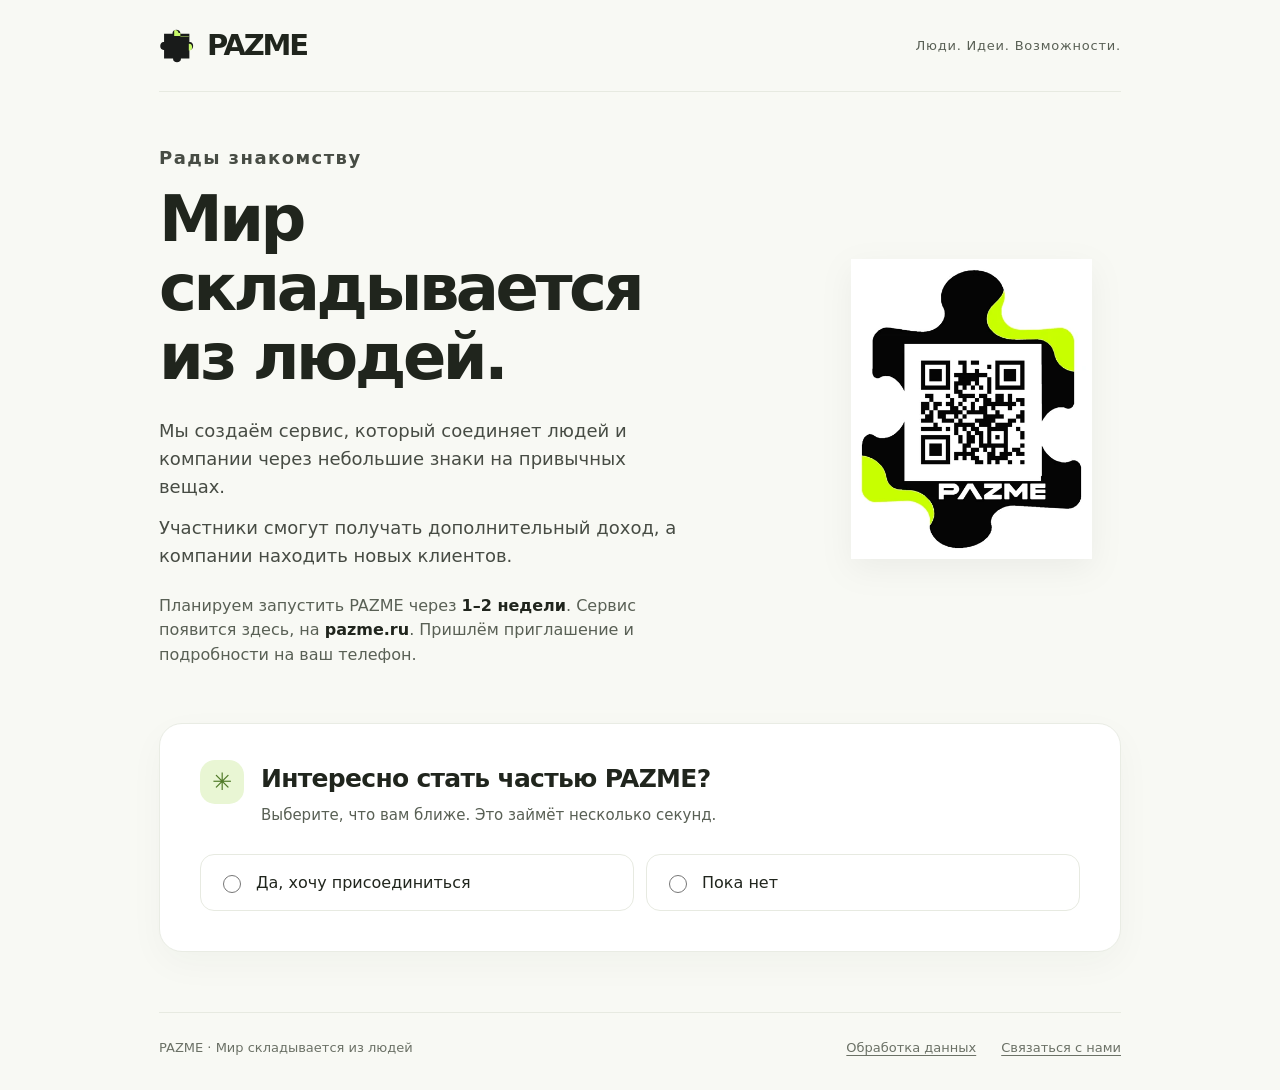
==== index.html @ d6991231 "Add files via upload" ====
<!doctype html>
<html lang="ru">
<head>
  <meta charset="utf-8">
  <meta name="viewport" content="width=device-width,initial-scale=1">
  <meta name="theme-color" content="#f8f9f4">
  <meta name="description" content="PAZME. Мир складывается из людей. Первые приглашения к запуску сервиса для участников и бизнеса.">
  <title>PAZME · Мир складывается из людей</title>
  <link rel="icon" href="/favicon.svg" type="image/svg+xml">
  <link rel="stylesheet" href="/assets/style.css">
  <script src="/assets/app.js" defer></script>
</head>
<body>
  <div class="page">
    <header class="header" aria-label="PAZME">
      <a class="brand" href="/" aria-label="PAZME, главная"><img src="/favicon.svg" alt="" width="36" height="36"><span>PAZME</span></a>
      <span class="header-note">Люди. Идеи. Возможности.</span>
    </header>
    <main class="main">
      <section class="intro" aria-labelledby="heading">
        <div class="intro-copy">
          <p class="eyebrow">Рады знакомству</p>
          <h1 id="heading">Мир складывается<br>из людей.</h1>
          <p>Мы создаём сервис, который соединяет людей и компании через небольшие знаки на привычных вещах.</p>
          <p>Участники смогут получать дополнительный доход, а компании находить новых клиентов.</p>
          <p class="launch">Планируем запустить PAZME через <strong>1–2 недели</strong>. Сервис появится здесь, на <strong>pazme.ru</strong>. Пришлём приглашение и подробности на ваш телефон.</p>
        </div>
        <div class="image-wrap"><img class="sticker" src="/assets/sticker.webp" alt="Наклейка PAZME в форме пазла с QR-кодом" width="451" height="560"></div>
      </section>
      <section class="form-card" aria-labelledby="form-title">
        <div class="form-head"><div class="section-symbol" aria-hidden="true">✳</div><div><h2 id="form-title">Интересно стать частью PAZME?</h2><p>Выберите, что вам ближе. Это займёт несколько секунд.</p></div></div>
        <fieldset class="choice-fieldset" id="interest" aria-label="Интерес к участию">
          <legend class="visually-hidden">Ваш ответ</legend>
          <label class="choice" for="interest-yes"><input id="interest-yes" type="radio" name="interest" value="yes"><span>Да, хочу присоединиться</span></label>
          <label class="choice" for="interest-no"><input id="interest-no" type="radio" name="interest" value="no"><span>Пока нет</span></label>
        </fieldset>
        <div class="conditional" id="declined" hidden role="status">Спасибо, что заглянули 💚 Будем рады новой встрече здесь, на PAZME.</div>
        <form class="conditional" id="signup" hidden novalidate>
          <fieldset class="roles">
            <legend>Как вы хотите участвовать?</legend>
            <label class="role" for="role-participant"><input type="radio" name="role" id="role-participant" value="participant"><span><strong>Хочу стать участником</strong><small>Размещать свой знак и получать вознаграждение</small></span></label>
            <label class="role" for="role-business"><input type="radio" name="role" id="role-business" value="business"><span><strong>Представляю бизнес</strong><small>Привлекать новых клиентов через PAZME</small></span></label>
          </fieldset>
          <label class="phone-label" for="phone">Телефон для приглашения</label>
          <input class="phone" id="phone" name="phone" type="tel" inputmode="tel" autocomplete="tel" placeholder="+7 (___) ___-__-__" maxlength="24" required>
          <label class="consent-line" for="consent"><input type="checkbox" id="consent" name="consent" required><span>Согласен(на) на обработку номера для приглашения в PAZME. <a href="/consent/" target="_blank" rel="noopener">Согласие</a> и <a href="/privacy/" target="_blank" rel="noopener">политика</a>.</span></label>
          <div class="visually-hidden" aria-hidden="true"><label>Сайт<input type="text" id="website" name="website" tabindex="-1" autocomplete="off"></label></div>
          <p class="form-error" id="form-error" role="alert" hidden></p>
          <button class="submit" id="submit" type="submit">Получить приглашение <span aria-hidden="true">↗</span></button>
        </form>
        <div class="success" id="success" hidden role="status"><span class="success-icon" aria-hidden="true">♥</span><h3>Спасибо! Рады, что вы с нами в самом начале.</h3><p>Скоро пришлём подробности о PAZME на ваш телефон 💚</p></div>
      </section>
    </main>
    <footer class="footer"><span>PAZME · Мир складывается из людей</span><a href="/privacy/">Обработка данных</a><a href="mailto:n.law-2024@mail.ru">Связаться с нами</a></footer>
  </div>
</body>
</html>
---- assets/style.css ----
:root{--ink:#20251d;--mute:#596055;--lime:#cbf38a;--border:#e7eae1;--cream:#f8f9f4;--white:#fff;--ring:#9cc85b}*{box-sizing:border-box}html{font-family:system-ui,-apple-system,"Segoe UI",Arial,sans-serif;scroll-behavior:smooth}body{margin:0;color:var(--ink);background:var(--cream);font-size:16px;line-height:1.5}button,input{font:inherit}a{color:inherit}.page{max-width:1030px;margin:0 auto;padding:0 34px}.header{height:92px;display:flex;align-items:center;justify-content:space-between;border-bottom:1px solid var(--border)}.brand{display:inline-flex;gap:12px;align-items:center;text-decoration:none;font-size:29px;font-weight:760;letter-spacing:-.075em}.header-note{font-size:13px;letter-spacing:.06em;color:var(--mute)}.main{padding-bottom:60px}.intro{display:grid;grid-template-columns:1.35fr .65fr;gap:42px;align-items:center;padding:52px 0 42px}.eyebrow{font-size:13px;letter-spacing:.08em;color:#5b7752;font-weight:650;margin:0 0 13px!important}.intro h1{font-size:clamp(39px,5vw,64px);line-height:1.08;font-weight:570;letter-spacing:-.055em;margin:0 0 25px}.intro p{max-width:530px;color:#474c44;font-size:18px;line-height:1.55;margin:0 0 13px}.intro .launch{font-size:16px;color:var(--mute);max-width:550px;margin-top:24px}.intro strong{font-weight:700;color:var(--ink)}.image-wrap{text-align:center}.sticker{max-width:100%;max-height:300px;object-fit:contain;filter:drop-shadow(0 10px 16px rgba(0,0,0,.05))}.form-card{background:var(--white);border:1px solid #e9ece4;border-radius:23px;padding:36px 40px 40px;box-shadow:0 12px 36px rgba(30,45,15,.035)}.form-head{display:flex;align-items:flex-start;gap:17px}.section-symbol{display:grid;place-items:center;flex:none;width:44px;height:44px;border-radius:15px;background:#e9f6d4;color:#507a28;font-size:24px}.form-head h2{margin:0;font-size:25px;font-weight:620;letter-spacing:-.028em}.form-head p{margin:6px 0 0;font-size:15px;color:var(--mute)}fieldset{border:0;padding:0;margin:0;min-width:0}.choice-fieldset{display:flex;gap:12px;margin-top:28px}.choice,.role{cursor:pointer;border:1px solid var(--border);border-radius:14px;display:flex;align-items:center;gap:12px;transition:border-color .15s,background .15s}.choice{padding:14px 17px;min-height:57px;flex:1}.choice:has(input:checked),.role:has(input:checked){border-color:#95bb54;background:#f6fbe9}.choice input,.role input{accent-color:#75ad2d;width:18px;height:18px;flex:none}.conditional{margin-top:25px}.roles legend{font-size:17px;font-weight:650;margin-bottom:12px}.role{padding:16px 19px;margin-bottom:11px}.role strong{display:block;font-size:16px;font-weight:650}.role small{display:block;color:var(--mute);font-size:14px;margin-top:3px}.phone-label{display:block;margin:21px 0 8px;font-weight:620}.phone{display:block;width:100%;background:#fff;border:1px solid #d9ded2;border-radius:12px;padding:15px 18px;outline:none;font-size:18px}.phone:focus{border-color:var(--ring);box-shadow:0 0 0 3px #c8f38b50}.consent-line{display:flex;gap:11px;align-items:flex-start;font-size:13px;line-height:1.55;color:#555c50;margin:16px 0 20px;cursor:pointer}.consent-line input{accent-color:#75ad2d;width:17px;height:17px;margin:3px 0 0;flex:none}.consent-line a{color:#455f21;text-underline-offset:3px}.submit{width:100%;border:0;border-radius:15px;background:var(--lime);padding:17px 22px;font-weight:700;font-size:17px;color:#1b2811;cursor:pointer;display:flex;justify-content:center;gap:14px}.submit:hover{background:#b9ea6e}.submit:disabled{opacity:.66;cursor:wait}.form-error{background:#fff6f2;border-radius:10px;padding:10px 12px;color:#9d4524;font-size:14px}.success,.conditional#declined{padding:21px 23px;background:#f2fae6;border-radius:16px;color:#2c4026}.success-icon{font-size:25px;color:#75a42e}.success h3{font-weight:650;font-size:20px;line-height:1.3;margin:5px 0}.success p{margin:0;font-size:15px}.footer{display:flex;flex-wrap:wrap;gap:16px 25px;padding:25px 0 32px;border-top:1px solid var(--border);font-size:13px;color:#6b7166}.footer span{margin-right:auto}.footer a{text-underline-offset:3px}.legal{max-width:740px;margin:54px auto 95px;background:white;padding:44px 52px;border:1px solid var(--border);border-radius:20px}.legal h1{font-size:30px;line-height:1.2;letter-spacing:-.03em;font-weight:600}.legal h2{font-size:19px;margin:30px 0 8px}.legal p{color:#4c5349}.legal-back{text-decoration:none;color:#546a37}.visually-hidden{position:absolute!important;width:1px;height:1px;overflow:hidden;clip:rect(0,0,0,0);white-space:nowrap}[hidden]{display:none!important}@media(max-width:650px){.page{padding:0 19px}.header{height:72px}.header-note{max-width:103px;text-align:right;font-size:11px}.brand{font-size:26px;gap:10px}.brand img{width:30px;height:30px}.intro{gap:8px;padding:30px 0 24px;grid-template-columns:1fr 92px;align-items:start}.intro h1{font-size:39px;margin-bottom:16px;letter-spacing:-.055em}.intro p{font-size:16px;line-height:1.55}.intro .launch{font-size:15px;margin-top:17px}.sticker{width:93px;max-height:160px;margin-top:35px}.form-card{padding:25px 19px 27px;border-radius:18px}.section-symbol{width:38px;height:38px;font-size:19px}.form-head{gap:12px}.form-head h2{font-size:21px}.choice-fieldset{flex-direction:column;gap:9px;margin-top:21px}.choice{min-height:51px}.role{padding:14px 12px}.legal{margin:14px;padding:23px 20px 45px;border-radius:14px}.legal h1{font-size:26px}.footer{padding-bottom:25px}.footer span{width:100%}}@media(max-width:380px){.intro{grid-template-columns:1fr 66px}.sticker{width:68px}.intro h1{font-size:35px}.intro p{font-size:15px}.intro .launch{font-size:14px}}
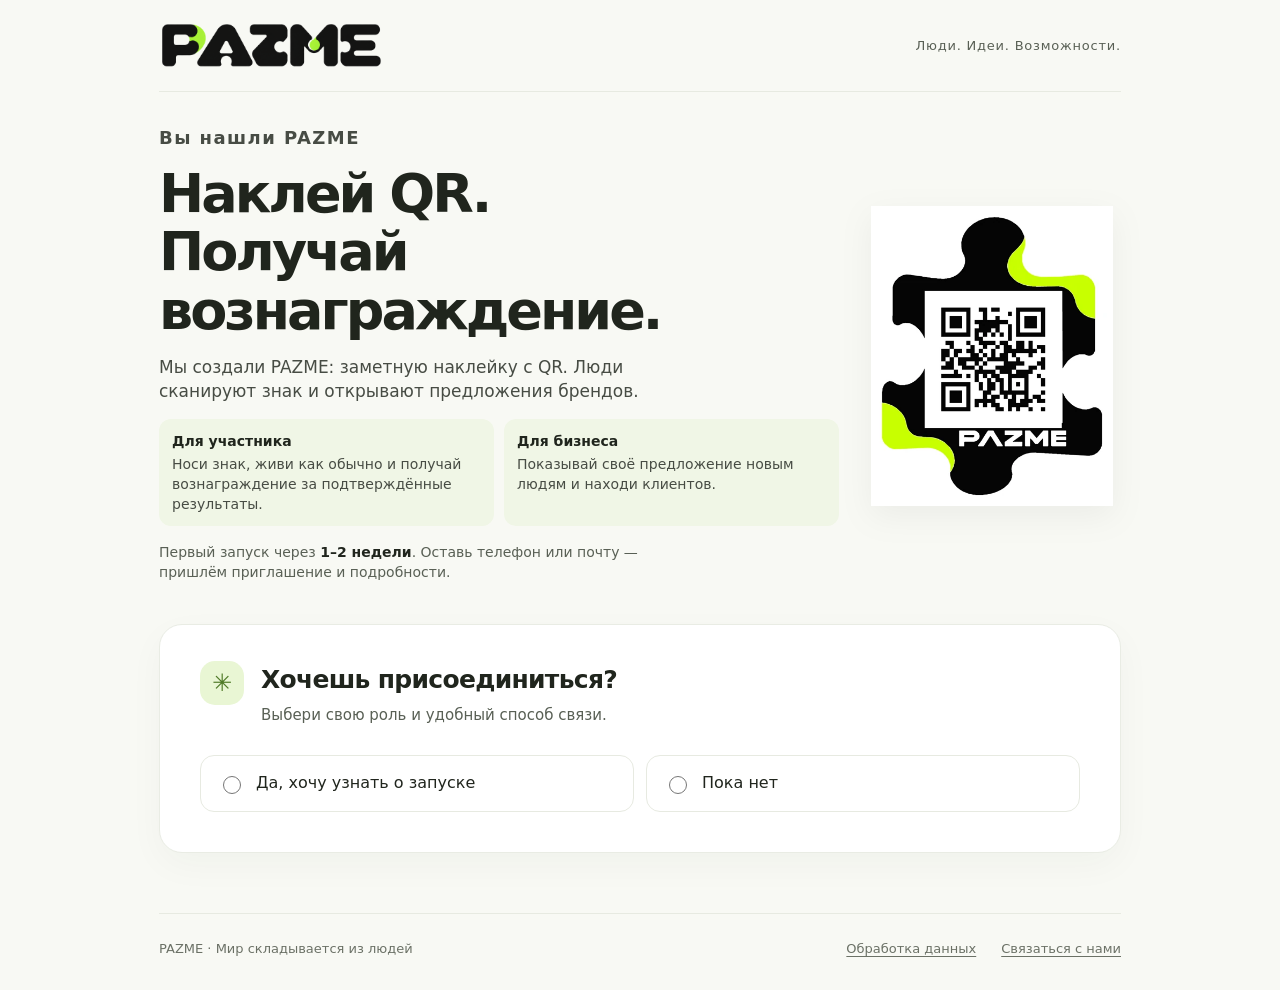
==== commit e3a67380: "Add files via upload" ====
--- a/index.html
+++ b/index.html
@@ -4,51 +4,65 @@
   <meta charset="utf-8">
   <meta name="viewport" content="width=device-width,initial-scale=1">
   <meta name="theme-color" content="#f8f9f4">
-  <meta name="description" content="PAZME. Мир складывается из людей. Первые приглашения к запуску сервиса для участников и бизнеса.">
+  <meta name="description" content="PAZME: QR-наклейка на ваших вещах, возможность получать вознаграждение за результат и новый способ привлечения клиентов для бизнеса.">
   <title>PAZME · Мир складывается из людей</title>
   <link rel="icon" href="/favicon.svg" type="image/svg+xml">
-  <link rel="stylesheet" href="/assets/style.css">
-  <script src="/assets/app.js" defer></script>
+  <link rel="stylesheet" href="/assets/style.css?v=4">
+  <script src="/assets/app.js?v=4" defer></script>
 </head>
 <body>
   <div class="page">
     <header class="header" aria-label="PAZME">
-      <a class="brand" href="/" aria-label="PAZME, главная"><img src="/favicon.svg" alt="" width="36" height="36"><span>PAZME</span></a>
+      <a class="brand" href="/" aria-label="PAZME, главная"><img class="brand-wordmark" src="/assets/wordmark.png" alt="PAZME" width="220" height="48"></a>
       <span class="header-note">Люди. Идеи. Возможности.</span>
     </header>
     <main class="main">
       <section class="intro" aria-labelledby="heading">
         <div class="intro-copy">
-          <p class="eyebrow">Рады знакомству</p>
-          <h1 id="heading">Мир складывается<br>из людей.</h1>
-          <p>Мы создаём сервис, который соединяет людей и компании через небольшие знаки на привычных вещах.</p>
-          <p>Участники смогут получать дополнительный доход, а компании находить новых клиентов.</p>
-          <p class="launch">Планируем запустить PAZME через <strong>1–2 недели</strong>. Сервис появится здесь, на <strong>pazme.ru</strong>. Пришлём приглашение и подробности на ваш телефон.</p>
+          <p class="eyebrow">Вы нашли PAZME</p>
+          <h1 id="heading">Наклей QR.<br>Получай вознаграждение.</h1>
+          <p class="intro-lead">Мы создали PAZME: заметную наклейку с QR. Люди сканируют знак и открывают предложения брендов.</p>
+          <div class="intro-benefits">
+            <p><strong>Для участника</strong> Носи знак, живи как обычно и получай вознаграждение за подтверждённые результаты.</p>
+            <p><strong>Для бизнеса</strong> Показывай своё предложение новым людям и находи клиентов.</p>
+          </div>
+          <p class="launch">Первый запуск через <strong>1–2 недели</strong>. Оставь телефон или почту — пришлём приглашение и подробности.</p>
         </div>
         <div class="image-wrap"><img class="sticker" src="/assets/sticker.webp" alt="Наклейка PAZME в форме пазла с QR-кодом" width="451" height="560"></div>
       </section>
       <section class="form-card" aria-labelledby="form-title">
-        <div class="form-head"><div class="section-symbol" aria-hidden="true">✳</div><div><h2 id="form-title">Интересно стать частью PAZME?</h2><p>Выберите, что вам ближе. Это займёт несколько секунд.</p></div></div>
+        <div class="form-head"><div class="section-symbol" aria-hidden="true">✳</div><div><h2 id="form-title">Хочешь присоединиться?</h2><p>Выбери свою роль и удобный способ связи.</p></div></div>
         <fieldset class="choice-fieldset" id="interest" aria-label="Интерес к участию">
           <legend class="visually-hidden">Ваш ответ</legend>
-          <label class="choice" for="interest-yes"><input id="interest-yes" type="radio" name="interest" value="yes"><span>Да, хочу присоединиться</span></label>
+          <label class="choice" for="interest-yes"><input id="interest-yes" type="radio" name="interest" value="yes"><span>Да, хочу узнать о запуске</span></label>
           <label class="choice" for="interest-no"><input id="interest-no" type="radio" name="interest" value="no"><span>Пока нет</span></label>
         </fieldset>
         <div class="conditional" id="declined" hidden role="status">Спасибо, что заглянули 💚 Будем рады новой встрече здесь, на PAZME.</div>
         <form class="conditional" id="signup" hidden novalidate>
           <fieldset class="roles">
             <legend>Как вы хотите участвовать?</legend>
-            <label class="role" for="role-participant"><input type="radio" name="role" id="role-participant" value="participant"><span><strong>Хочу стать участником</strong><small>Размещать свой знак и получать вознаграждение</small></span></label>
-            <label class="role" for="role-business"><input type="radio" name="role" id="role-business" value="business"><span><strong>Представляю бизнес</strong><small>Привлекать новых клиентов через PAZME</small></span></label>
+            <label class="role" for="role-participant"><input type="radio" name="role" id="role-participant" value="participant"><span><strong>Хочу зарабатывать</strong><small>Размещать знак и получать вознаграждение за результат</small></span></label>
+            <label class="role" for="role-business"><input type="radio" name="role" id="role-business" value="business"><span><strong>Представляю бизнес</strong><small>Знакомить новых людей со своим предложением</small></span></label>
           </fieldset>
-          <label class="phone-label" for="phone">Телефон для приглашения</label>
-          <input class="phone" id="phone" name="phone" type="tel" inputmode="tel" autocomplete="tel" placeholder="+7 (___) ___-__-__" maxlength="24" required>
-          <label class="consent-line" for="consent"><input type="checkbox" id="consent" name="consent" required><span>Согласен(на) на обработку номера для приглашения в PAZME. <a href="/consent/" target="_blank" rel="noopener">Согласие</a> и <a href="/privacy/" target="_blank" rel="noopener">политика</a>.</span></label>
+          <fieldset class="contact-methods">
+            <legend>Как удобнее получить приглашение?</legend>
+            <label class="contact-method" for="contact-phone"><input type="radio" name="contact_type" id="contact-phone" value="phone" checked><span>Телефон</span></label>
+            <label class="contact-method" for="contact-email"><input type="radio" name="contact_type" id="contact-email" value="email"><span>Почта</span></label>
+          </fieldset>
+          <div id="contact-phone-field">
+            <label class="phone-label" for="phone">Номер телефона</label>
+            <input class="phone" id="phone" name="phone" type="tel" inputmode="tel" autocomplete="tel" placeholder="+7 (___) ___-__-__" maxlength="24" required>
+          </div>
+          <div id="contact-email-field" hidden>
+            <label class="phone-label" for="email">Электронная почта</label>
+            <input class="phone" id="email" name="email" type="email" inputmode="email" autocomplete="email" placeholder="name@example.ru" maxlength="254" disabled>
+          </div>
+          <label class="consent-line" for="consent"><input type="checkbox" id="consent" name="consent" required><span>Согласен(на) на обработку выбранных контактных данных для приглашения в PAZME. <a href="/consent/" target="_blank" rel="noopener">Согласие</a> и <a href="/privacy/" target="_blank" rel="noopener">политика</a>.</span></label>
           <div class="visually-hidden" aria-hidden="true"><label>Сайт<input type="text" id="website" name="website" tabindex="-1" autocomplete="off"></label></div>
           <p class="form-error" id="form-error" role="alert" hidden></p>
           <button class="submit" id="submit" type="submit">Получить приглашение <span aria-hidden="true">↗</span></button>
         </form>
-        <div class="success" id="success" hidden role="status"><span class="success-icon" aria-hidden="true">♥</span><h3>Спасибо! Рады, что вы с нами в самом начале.</h3><p>Скоро пришлём подробности о PAZME на ваш телефон 💚</p></div>
+        <div class="success" id="success" hidden role="status"><span class="success-icon" aria-hidden="true">♥</span><h3>Спасибо! Рады, что вы с нами в самом начале.</h3><p>Пришлём подробности о PAZME выбранным способом 💚</p></div>
       </section>
     </main>
     <footer class="footer"><span>PAZME · Мир складывается из людей</span><a href="/privacy/">Обработка данных</a><a href="mailto:n.law-2024@mail.ru">Связаться с нами</a></footer>
--- a/assets/style.css
+++ b/assets/style.css
@@ -1 +1,25 @@
 :root{--ink:#20251d;--mute:#596055;--lime:#cbf38a;--border:#e7eae1;--cream:#f8f9f4;--white:#fff;--ring:#9cc85b}*{box-sizing:border-box}html{font-family:system-ui,-apple-system,"Segoe UI",Arial,sans-serif;scroll-behavior:smooth}body{margin:0;color:var(--ink);background:var(--cream);font-size:16px;line-height:1.5}button,input{font:inherit}a{color:inherit}.page{max-width:1030px;margin:0 auto;padding:0 34px}.header{height:92px;display:flex;align-items:center;justify-content:space-between;border-bottom:1px solid var(--border)}.brand{display:inline-flex;gap:12px;align-items:center;text-decoration:none;font-size:29px;font-weight:760;letter-spacing:-.075em}.header-note{font-size:13px;letter-spacing:.06em;color:var(--mute)}.main{padding-bottom:60px}.intro{display:grid;grid-template-columns:1.35fr .65fr;gap:42px;align-items:center;padding:52px 0 42px}.eyebrow{font-size:13px;letter-spacing:.08em;color:#5b7752;font-weight:650;margin:0 0 13px!important}.intro h1{font-size:clamp(39px,5vw,64px);line-height:1.08;font-weight:570;letter-spacing:-.055em;margin:0 0 25px}.intro p{max-width:530px;color:#474c44;font-size:18px;line-height:1.55;margin:0 0 13px}.intro .launch{font-size:16px;color:var(--mute);max-width:550px;margin-top:24px}.intro strong{font-weight:700;color:var(--ink)}.image-wrap{text-align:center}.sticker{max-width:100%;max-height:300px;object-fit:contain;filter:drop-shadow(0 10px 16px rgba(0,0,0,.05))}.form-card{background:var(--white);border:1px solid #e9ece4;border-radius:23px;padding:36px 40px 40px;box-shadow:0 12px 36px rgba(30,45,15,.035)}.form-head{display:flex;align-items:flex-start;gap:17px}.section-symbol{display:grid;place-items:center;flex:none;width:44px;height:44px;border-radius:15px;background:#e9f6d4;color:#507a28;font-size:24px}.form-head h2{margin:0;font-size:25px;font-weight:620;letter-spacing:-.028em}.form-head p{margin:6px 0 0;font-size:15px;color:var(--mute)}fieldset{border:0;padding:0;margin:0;min-width:0}.choice-fieldset{display:flex;gap:12px;margin-top:28px}.choice,.role{cursor:pointer;border:1px solid var(--border);border-radius:14px;display:flex;align-items:center;gap:12px;transition:border-color .15s,background .15s}.choice{padding:14px 17px;min-height:57px;flex:1}.choice:has(input:checked),.role:has(input:checked){border-color:#95bb54;background:#f6fbe9}.choice input,.role input{accent-color:#75ad2d;width:18px;height:18px;flex:none}.conditional{margin-top:25px}.roles legend{font-size:17px;font-weight:650;margin-bottom:12px}.role{padding:16px 19px;margin-bottom:11px}.role strong{display:block;font-size:16px;font-weight:650}.role small{display:block;color:var(--mute);font-size:14px;margin-top:3px}.phone-label{display:block;margin:21px 0 8px;font-weight:620}.phone{display:block;width:100%;background:#fff;border:1px solid #d9ded2;border-radius:12px;padding:15px 18px;outline:none;font-size:18px}.phone:focus{border-color:var(--ring);box-shadow:0 0 0 3px #c8f38b50}.consent-line{display:flex;gap:11px;align-items:flex-start;font-size:13px;line-height:1.55;color:#555c50;margin:16px 0 20px;cursor:pointer}.consent-line input{accent-color:#75ad2d;width:17px;height:17px;margin:3px 0 0;flex:none}.consent-line a{color:#455f21;text-underline-offset:3px}.submit{width:100%;border:0;border-radius:15px;background:var(--lime);padding:17px 22px;font-weight:700;font-size:17px;color:#1b2811;cursor:pointer;display:flex;justify-content:center;gap:14px}.submit:hover{background:#b9ea6e}.submit:disabled{opacity:.66;cursor:wait}.form-error{background:#fff6f2;border-radius:10px;padding:10px 12px;color:#9d4524;font-size:14px}.success,.conditional#declined{padding:21px 23px;background:#f2fae6;border-radius:16px;color:#2c4026}.success-icon{font-size:25px;color:#75a42e}.success h3{font-weight:650;font-size:20px;line-height:1.3;margin:5px 0}.success p{margin:0;font-size:15px}.footer{display:flex;flex-wrap:wrap;gap:16px 25px;padding:25px 0 32px;border-top:1px solid var(--border);font-size:13px;color:#6b7166}.footer span{margin-right:auto}.footer a{text-underline-offset:3px}.legal{max-width:740px;margin:54px auto 95px;background:white;padding:44px 52px;border:1px solid var(--border);border-radius:20px}.legal h1{font-size:30px;line-height:1.2;letter-spacing:-.03em;font-weight:600}.legal h2{font-size:19px;margin:30px 0 8px}.legal p{color:#4c5349}.legal-back{text-decoration:none;color:#546a37}.visually-hidden{position:absolute!important;width:1px;height:1px;overflow:hidden;clip:rect(0,0,0,0);white-space:nowrap}[hidden]{display:none!important}@media(max-width:650px){.page{padding:0 19px}.header{height:72px}.header-note{max-width:103px;text-align:right;font-size:11px}.brand{font-size:26px;gap:10px}.brand img{width:30px;height:30px}.intro{gap:8px;padding:30px 0 24px;grid-template-columns:1fr 92px;align-items:start}.intro h1{font-size:39px;margin-bottom:16px;letter-spacing:-.055em}.intro p{font-size:16px;line-height:1.55}.intro .launch{font-size:15px;margin-top:17px}.sticker{width:93px;max-height:160px;margin-top:35px}.form-card{padding:25px 19px 27px;border-radius:18px}.section-symbol{width:38px;height:38px;font-size:19px}.form-head{gap:12px}.form-head h2{font-size:21px}.choice-fieldset{flex-direction:column;gap:9px;margin-top:21px}.choice{min-height:51px}.role{padding:14px 12px}.legal{margin:14px;padding:23px 20px 45px;border-radius:14px}.legal h1{font-size:26px}.footer{padding-bottom:25px}.footer span{width:100%}}@media(max-width:380px){.intro{grid-template-columns:1fr 66px}.sticker{width:68px}.intro h1{font-size:35px}.intro p{font-size:15px}.intro .launch{font-size:14px}}
+
+/* PAZME profile pages */
+.profile-main{padding:30px 0 58px;max-width:800px;margin:0 auto}.profile-hero{display:grid;grid-template-columns:1.35fr .65fr;gap:20px;align-items:center;border-radius:23px;background:#fff;padding:29px 31px;border:1px solid var(--border);overflow:hidden}.profile-hero h1{font-size:clamp(28px,4vw,41px);font-weight:650;letter-spacing:-.048em;line-height:1.15;margin:10px 0}.profile-hero p{color:var(--mute);margin:0;line-height:1.55}.profile-hero img{width:100%;height:180px;object-fit:cover;object-position:center 20%;border-radius:16px}.profile-card{background:#fff;border:1px solid var(--border);border-radius:22px;padding:30px 32px;margin-top:15px}.profile-label{display:block;font-weight:620;margin:17px 0 7px}.profile-label small{font-weight:450;color:#70766d;font-size:12px}.profile-input{display:block;width:100%;padding:13px 15px;border:1px solid #d9ded2;border-radius:12px;background:#fff;color:var(--ink);outline:0;font-size:16px}.profile-input:focus{border-color:var(--ring);box-shadow:0 0 0 3px #c8f38b50}.profile-hint{color:#6b7467;margin:6px 0 0;font-size:13px}.profile-card .submit{margin-top:24px}.profile-qr{display:flex;align-items:center;gap:12px;justify-content:center;padding:15px;color:var(--mute);font-size:13px}.profile-qr img{width:92px;height:92px;image-rendering:pixelated}.profile-return{text-decoration:none;margin-top:16px}.profile-card .success{margin:0}@media(max-width:650px){.profile-main{padding-top:20px}.profile-hero{padding:22px;grid-template-columns:1fr 98px;gap:12px}.profile-hero h1{font-size:27px}.profile-hero p{font-size:14px}.profile-hero img{height:145px}.profile-card{padding:22px 19px}}
+
+/* Compact first screen and optional email instead of phone */
+.intro{grid-template-columns:1.45fr .55fr;gap:24px;padding-top:32px;padding-bottom:28px}
+.intro h1{font-size:clamp(34px,4.5vw,54px);margin-bottom:15px}
+.intro .intro-lead{font-size:17px;line-height:1.45;margin-bottom:15px}
+.intro-benefits{display:grid;grid-template-columns:1fr 1fr;gap:10px;margin-top:14px}
+.intro .intro-benefits p{font-size:14px;line-height:1.43;background:#f0f6e6;padding:12px 13px;border-radius:12px;margin:0}
+.intro .intro-benefits strong{display:block;font-weight:750;font-size:14px;margin-bottom:3px}
+.intro .launch{margin-top:16px;font-size:14px;line-height:1.45}
+.contact-methods{display:flex;gap:20px;align-items:center;margin-top:23px;flex-wrap:wrap}
+.contact-methods legend{font-size:16px;font-weight:650;margin-bottom:8px}
+.contact-method{cursor:pointer;display:inline-flex;align-items:center;gap:7px;min-height:36px}
+.contact-method input{accent-color:#75ad2d;width:18px;height:18px}
+@media(max-width:650px){.intro{grid-template-columns:1fr 74px;gap:8px;padding-top:23px;padding-bottom:22px}.intro h1{font-size:clamp(29px,8vw,38px);margin-bottom:12px}.intro .intro-lead{font-size:15px;line-height:1.4;margin-bottom:10px}.intro-benefits{grid-template-columns:1fr;gap:7px}.intro .intro-benefits p{font-size:14px;padding:9px 11px}.intro .intro-benefits strong{font-size:14px}.intro .launch{font-size:13px;margin-top:12px}.sticker{width:75px;max-height:125px;margin-top:18px}.contact-methods{gap:18px}}
+@media(max-width:380px){.intro{grid-template-columns:1fr 50px}.sticker{width:50px}.intro h1{font-size:29px}.intro .intro-lead{font-size:14px}}
+
+/* Approved puzzle wordmark: same black and neon lime as the QR sticker. */
+.brand{gap:0;letter-spacing:normal;line-height:1}
+.brand-wordmark{display:block;width:clamp(140px,21vw,225px);height:auto;aspect-ratio:1280/276;object-fit:contain}
+.legal-wordmark{display:block;width:clamp(142px,28vw,182px);height:auto;aspect-ratio:1280/276;object-fit:contain}
+@media(max-width:650px){.brand-wordmark{width:clamp(140px,40vw,183px)}}
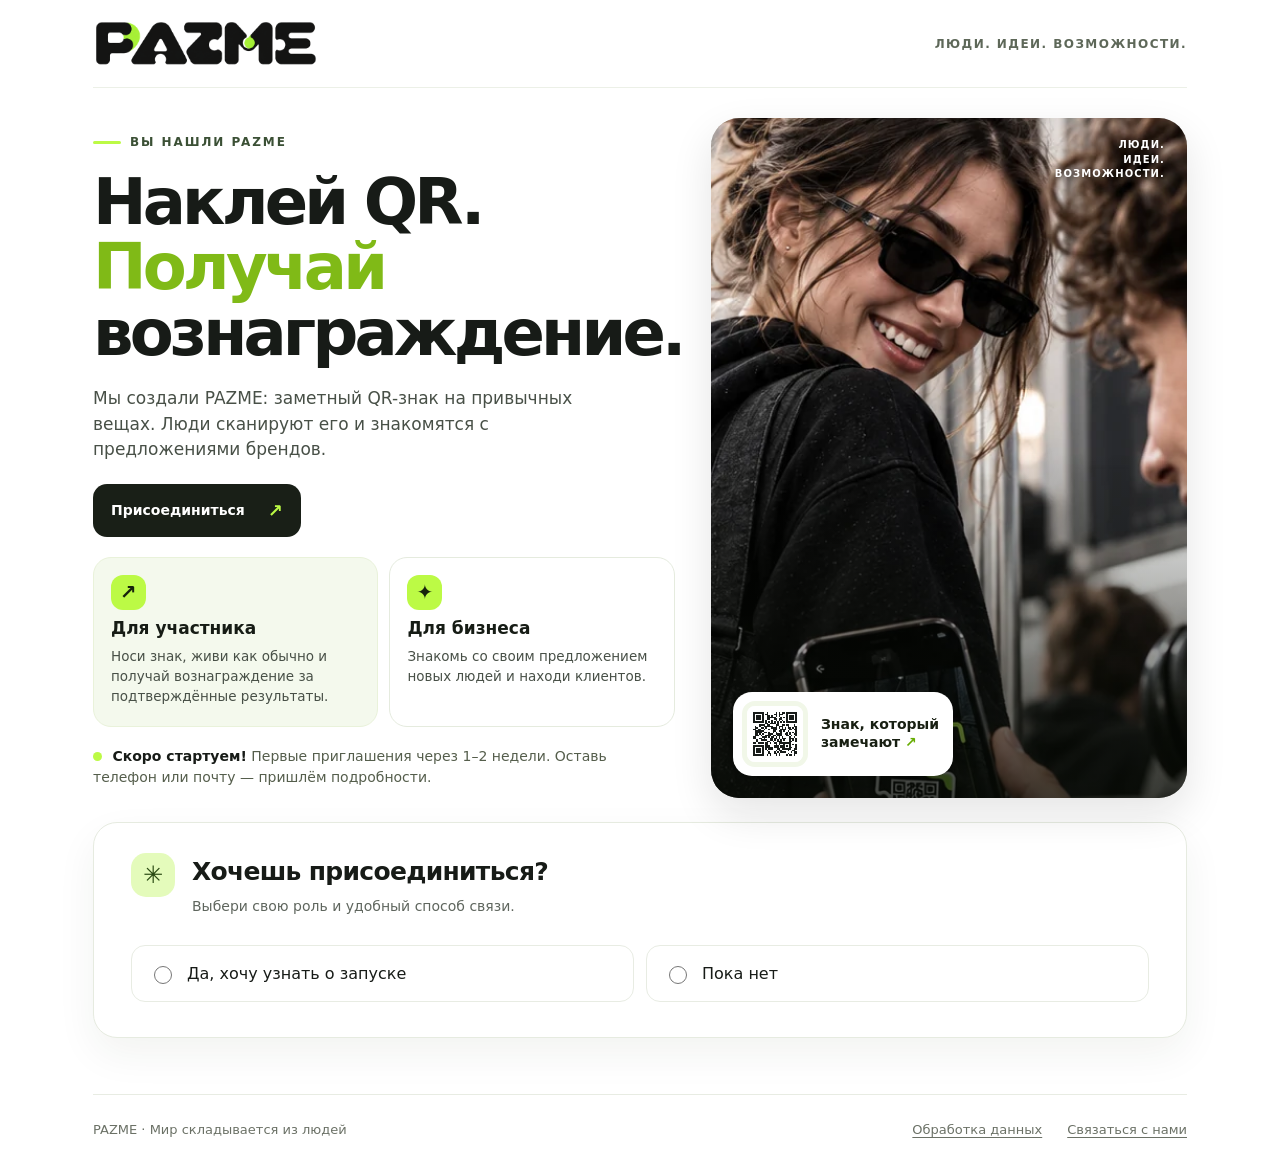
==== commit 8cead4e5: "Add files via upload" ====
--- a/index.html
+++ b/index.html
@@ -3,12 +3,12 @@
 <head>
   <meta charset="utf-8">
   <meta name="viewport" content="width=device-width,initial-scale=1">
-  <meta name="theme-color" content="#f8f9f4">
+  <meta name="theme-color" content="#ffffff">
   <meta name="description" content="PAZME: QR-наклейка на ваших вещах, возможность получать вознаграждение за результат и новый способ привлечения клиентов для бизнеса.">
   <title>PAZME · Мир складывается из людей</title>
   <link rel="icon" href="/favicon.svg" type="image/svg+xml">
-  <link rel="stylesheet" href="/assets/style.css?v=4">
-  <script src="/assets/app.js?v=4" defer></script>
+  <link rel="stylesheet" href="/assets/style.css?v=5">
+  <script src="/assets/app.js?v=5" defer></script>
 </head>
 <body>
   <div class="page">
@@ -19,16 +19,25 @@
     <main class="main">
       <section class="intro" aria-labelledby="heading">
         <div class="intro-copy">
-          <p class="eyebrow">Вы нашли PAZME</p>
-          <h1 id="heading">Наклей QR.<br>Получай вознаграждение.</h1>
-          <p class="intro-lead">Мы создали PAZME: заметную наклейку с QR. Люди сканируют знак и открывают предложения брендов.</p>
+          <p class="eyebrow"><span class="eyebrow-line"></span> Вы нашли PAZME</p>
+          <h1 id="heading">Наклей QR.<br><span class="hero-green">Получай</span><br>вознаграждение.</h1>
+          <p class="intro-lead">Мы создали PAZME: заметный QR-знак на привычных вещах. Люди сканируют его и знакомятся с предложениями брендов.</p>
+          <a class="hero-cta" href="#form-title">Присоединиться <span aria-hidden="true">↗</span></a>
           <div class="intro-benefits">
-            <p><strong>Для участника</strong> Носи знак, живи как обычно и получай вознаграждение за подтверждённые результаты.</p>
-            <p><strong>Для бизнеса</strong> Показывай своё предложение новым людям и находи клиентов.</p>
+            <p><span class="benefit-icon" aria-hidden="true">↗</span><strong>Для участника</strong><span>Носи знак, живи как обычно и получай вознаграждение за подтверждённые результаты.</span></p>
+            <p><span class="benefit-icon" aria-hidden="true">✦</span><strong>Для бизнеса</strong><span>Знакомь со своим предложением новых людей и находи клиентов.</span></p>
           </div>
-          <p class="launch">Первый запуск через <strong>1–2 недели</strong>. Оставь телефон или почту — пришлём приглашение и подробности.</p>
+          <p class="launch"><span class="launch-dot" aria-hidden="true"></span> <strong>Скоро стартуем!</strong> Первые приглашения через 1–2 недели. Оставь телефон или почту — пришлём подробности.</p>
         </div>
-        <div class="image-wrap"><img class="sticker" src="/assets/sticker.webp" alt="Наклейка PAZME в форме пазла с QR-кодом" width="451" height="560"></div>
+        <div class="hero-visual">
+          <img class="hero-city-photo" src="/assets/hero-city.webp" alt="Улыбающаяся девушка со знаком PAZME на сумке" width="455" height="915" fetchpriority="high">
+          <div class="hero-photo-shadow" aria-hidden="true"></div>
+          <span class="hero-photo-caption">ЛЮДИ.<br>ИДЕИ.<br>ВОЗМОЖНОСТИ.</span>
+          <a class="hero-scan" href="/qr/" aria-label="Открыть PAZME по QR-знаку">
+            <img src="/assets/qr-site.png" alt="Рабочий QR-код PAZME" width="88" height="88">
+            <span>Знак, который<br>замечают <b>↗</b></span>
+          </a>
+        </div>
       </section>
       <section class="form-card" aria-labelledby="form-title">
         <div class="form-head"><div class="section-symbol" aria-hidden="true">✳</div><div><h2 id="form-title">Хочешь присоединиться?</h2><p>Выбери свою роль и удобный способ связи.</p></div></div>
--- a/assets/style.css
+++ b/assets/style.css
@@ -23,3 +23,76 @@
 .brand-wordmark{display:block;width:clamp(140px,21vw,225px);height:auto;aspect-ratio:1280/276;object-fit:contain}
 .legal-wordmark{display:block;width:clamp(142px,28vw,182px);height:auto;aspect-ratio:1280/276;object-fit:contain}
 @media(max-width:650px){.brand-wordmark{width:clamp(140px,40vw,183px)}}
+
+
+/* Visual update: approved city/QR photographic identity, with the existing form and all data untouched. */
+:root{--ink:#171b17;--mute:#5f665e;--lime:#bcfa45;--cream:#fff;--border:#e8ece3;--ring:#a8e648}
+body{background:#fff;color:var(--ink)}
+.page{max-width:1170px;padding:0 38px}
+.header{height:88px;border-bottom:1px solid #ecf0e7}
+.header-note{font-size:12px;font-weight:650;letter-spacing:.12em;text-transform:uppercase;color:#5e6859}
+.brand-wordmark{width:clamp(160px,19vw,226px)}
+.main{padding-bottom:56px}
+.intro{display:grid;grid-template-columns:minmax(0,1.1fr) minmax(320px,.9fr);align-items:stretch;gap:36px;padding:30px 0 24px}
+.intro-copy{align-self:center;min-width:0;padding:15px 0 9px}
+.intro .eyebrow{display:flex;align-items:center;gap:9px;margin:0 0 18px!important;font-size:12px;font-weight:780;letter-spacing:.16em;text-transform:uppercase;color:#3b5035}
+.eyebrow-line{width:28px;height:3px;border-radius:9px;background:var(--lime)}
+.intro h1{font-size:clamp(42px,5vw,66px);line-height:1.025;letter-spacing:-.06em;font-weight:790;margin:0 0 20px}
+.hero-green{color:#80ba17}
+.intro .intro-lead{font-size:17px;line-height:1.5;max-width:520px;margin:0 0 21px;color:#485047}
+.intro-benefits{display:grid;grid-template-columns:1fr 1fr;gap:11px;margin:0}
+.intro .intro-benefits p{display:block;background:#f4f9ed;border:1px solid #e9f2da;padding:17px 17px 19px;border-radius:18px;font-size:13.5px;line-height:1.48;margin:0;color:#485047}
+.intro .intro-benefits p:nth-child(2){background:#fff;border-color:#e5ebde}
+.intro .intro-benefits strong{display:block;font-size:17px;color:#161c15;line-height:1.25;font-weight:750;margin:8px 0 8px}
+.intro .intro-benefits span:not(.benefit-icon){display:block}
+.benefit-icon{display:grid;place-items:center;width:35px;height:35px;border-radius:12px;background:var(--lime);color:#17230c;font-weight:800;font-size:20px}
+.intro .launch{font-size:14px;line-height:1.52;color:#555e4c;max-width:530px;margin:19px 0 0;padding-left:0}
+.launch-dot{display:inline-block;background:var(--lime);width:9px;height:9px;border-radius:50%;margin-right:6px}
+.hero-visual{min-height:490px;border-radius:28px;position:relative;overflow:hidden;background:#d9dad4;isolation:isolate;box-shadow:0 16px 42px rgba(17,22,16,.11)}
+.hero-city-photo{position:absolute;inset:0;width:100%;height:100%;object-fit:cover;object-position:center 38%}
+.hero-photo-shadow{position:absolute;z-index:1;inset:38% 0 0;background:linear-gradient(0deg,rgba(8,12,6,.74),rgba(8,12,6,0) 82%);pointer-events:none}
+.hero-photo-caption{position:absolute;z-index:2;right:22px;top:20px;font-size:10px;font-weight:800;line-height:1.45;letter-spacing:.11em;text-align:right;color:white;text-shadow:0 1px 8px rgba(0,0,0,.7)}
+.hero-scan{position:absolute;z-index:3;bottom:22px;left:22px;display:flex;align-items:center;gap:13px;background:white;color:#181f12;border-radius:19px;padding:9px 14px 9px 9px;text-decoration:none;box-shadow:0 10px 25px rgba(0,0,0,.2);max-width:calc(100% - 44px)}
+.hero-scan img{height:66px;width:66px;border:5px solid #f1f7e8;background:white;border-radius:13px;image-rendering:pixelated}
+.hero-scan span{font-size:14px;line-height:1.23;font-weight:750;white-space:nowrap}
+.hero-scan b{color:#67ac02}
+.form-card{padding:30px 37px 35px;border-radius:24px;border:1px solid #e6ebe0;box-shadow:0 16px 40px rgba(29,46,12,.06)}
+.form-head h2{font-size:25px;font-weight:750}
+.form-head p{font-size:14px}
+.section-symbol{background:#e4fbbb;color:#284811}
+.choice:has(input:checked),.role:has(input:checked){background:#f3fbe7;border-color:#86b93c}
+.choice input,.role input,.contact-method input,.consent-line input{accent-color:#79b02c}
+.submit{background:var(--lime);color:#171e0e}
+.submit:hover{background:#a9ee2e}
+.profile-hero{background:#f6fbe9;border-color:#edf3e2;position:relative}
+.profile-hero h1{font-weight:770}
+.profile-hero img{object-fit:cover}
+.legal{background:white}
+@media(max-width:900px){.page{padding:0 24px}.intro{grid-template-columns:1.05fr .95fr;gap:19px}.intro h1{font-size:clamp(37px,5vw,50px)}.intro-benefits{grid-template-columns:1fr}.intro .intro-benefits p{padding:11px 14px;font-size:13px}.intro .intro-benefits strong{font-size:15px;margin:4px 0}.benefit-icon{width:29px;height:29px}.hero-visual{min-height:480px}}
+@media(max-width:650px){
+ .page{padding:0 17px}.header{height:70px}.header-note{font-size:10px;max-width:118px;line-height:1.25}.brand-wordmark{width:clamp(154px,45vw,186px)}
+ .intro{display:flex;flex-direction:column;gap:0;padding:22px 0 16px}
+ .intro-copy{width:100%;padding:0}.intro .eyebrow{font-size:11px;margin:0 0 12px!important}
+ .intro h1{font-size:clamp(36px,9.4vw,51px);line-height:1.04;margin-bottom:12px}
+ .intro .intro-lead{font-size:14px;line-height:1.4;margin:0 0 14px;max-width:480px}
+ .hero-visual{order:1;min-height:207px;height:207px;margin:0 0 12px;border-radius:21px;box-shadow:0 7px 24px rgba(17,22,16,.1)}
+ .hero-city-photo{object-fit:cover;object-position:center 29%}
+ .hero-photo-shadow{inset:0;background:linear-gradient(90deg,rgba(8,12,6,0) 44%,rgba(8,12,6,.12))}
+ .hero-photo-caption{font-size:9px;right:14px;top:14px}
+ .hero-scan{left:11px;bottom:10px;padding:5px 9px 5px 5px;border-radius:13px;gap:8px;box-shadow:0 5px 12px rgba(0,0,0,.17)}
+ .hero-scan img{height:42px;width:42px;padding:0;border-width:3px;border-radius:8px}.hero-scan span{font-size:11px}
+ .intro-benefits{order:2;display:grid;grid-template-columns:1fr 1fr;gap:8px;margin:0}
+ .intro .intro-benefits p{font-size:12px;padding:11px 12px 12px;border-radius:14px;line-height:1.35}
+ .intro .intro-benefits strong{font-size:14px;margin:7px 0 5px}
+ .benefit-icon{width:29px;height:29px;border-radius:10px;font-size:17px}
+ .intro .launch{font-size:12px;margin:13px 0 0;line-height:1.46}
+ .intro-copy{display:contents}.intro .eyebrow{order:-3}.intro h1{order:-2}.intro .intro-lead{order:-1}
+ .form-card{padding:24px 18px 26px;border-radius:19px}.form-head h2{font-size:21px}.form-head p{font-size:13px}
+ .choice-fieldset{display:flex;flex-direction:column;gap:9px}.choice{min-height:50px;padding:11px 13px}
+ .profile-hero{grid-template-columns:minmax(0,1fr) 100px;padding:20px}.profile-hero h1{font-size:25px}
+}
+@media(max-width:380px){.intro h1{font-size:35px}.intro .intro-benefits p{font-size:11.5px;padding:10px}.intro .intro-benefits strong{font-size:13px}.header-note{font-size:9px}}
+
+.hero-cta{display:inline-flex;align-items:center;gap:23px;text-decoration:none;background:#191f17;color:white;border-radius:14px;padding:13px 18px;font-weight:740;font-size:14px;margin:0 0 20px;transition:transform .15s ease}
+.hero-cta:hover{transform:translateY(-2px)}.hero-cta span{color:var(--lime);font-size:18px}
+@media(max-width:650px){.hero-cta{order:0;font-size:13px;padding:11px 16px;margin:0 0 13px}}
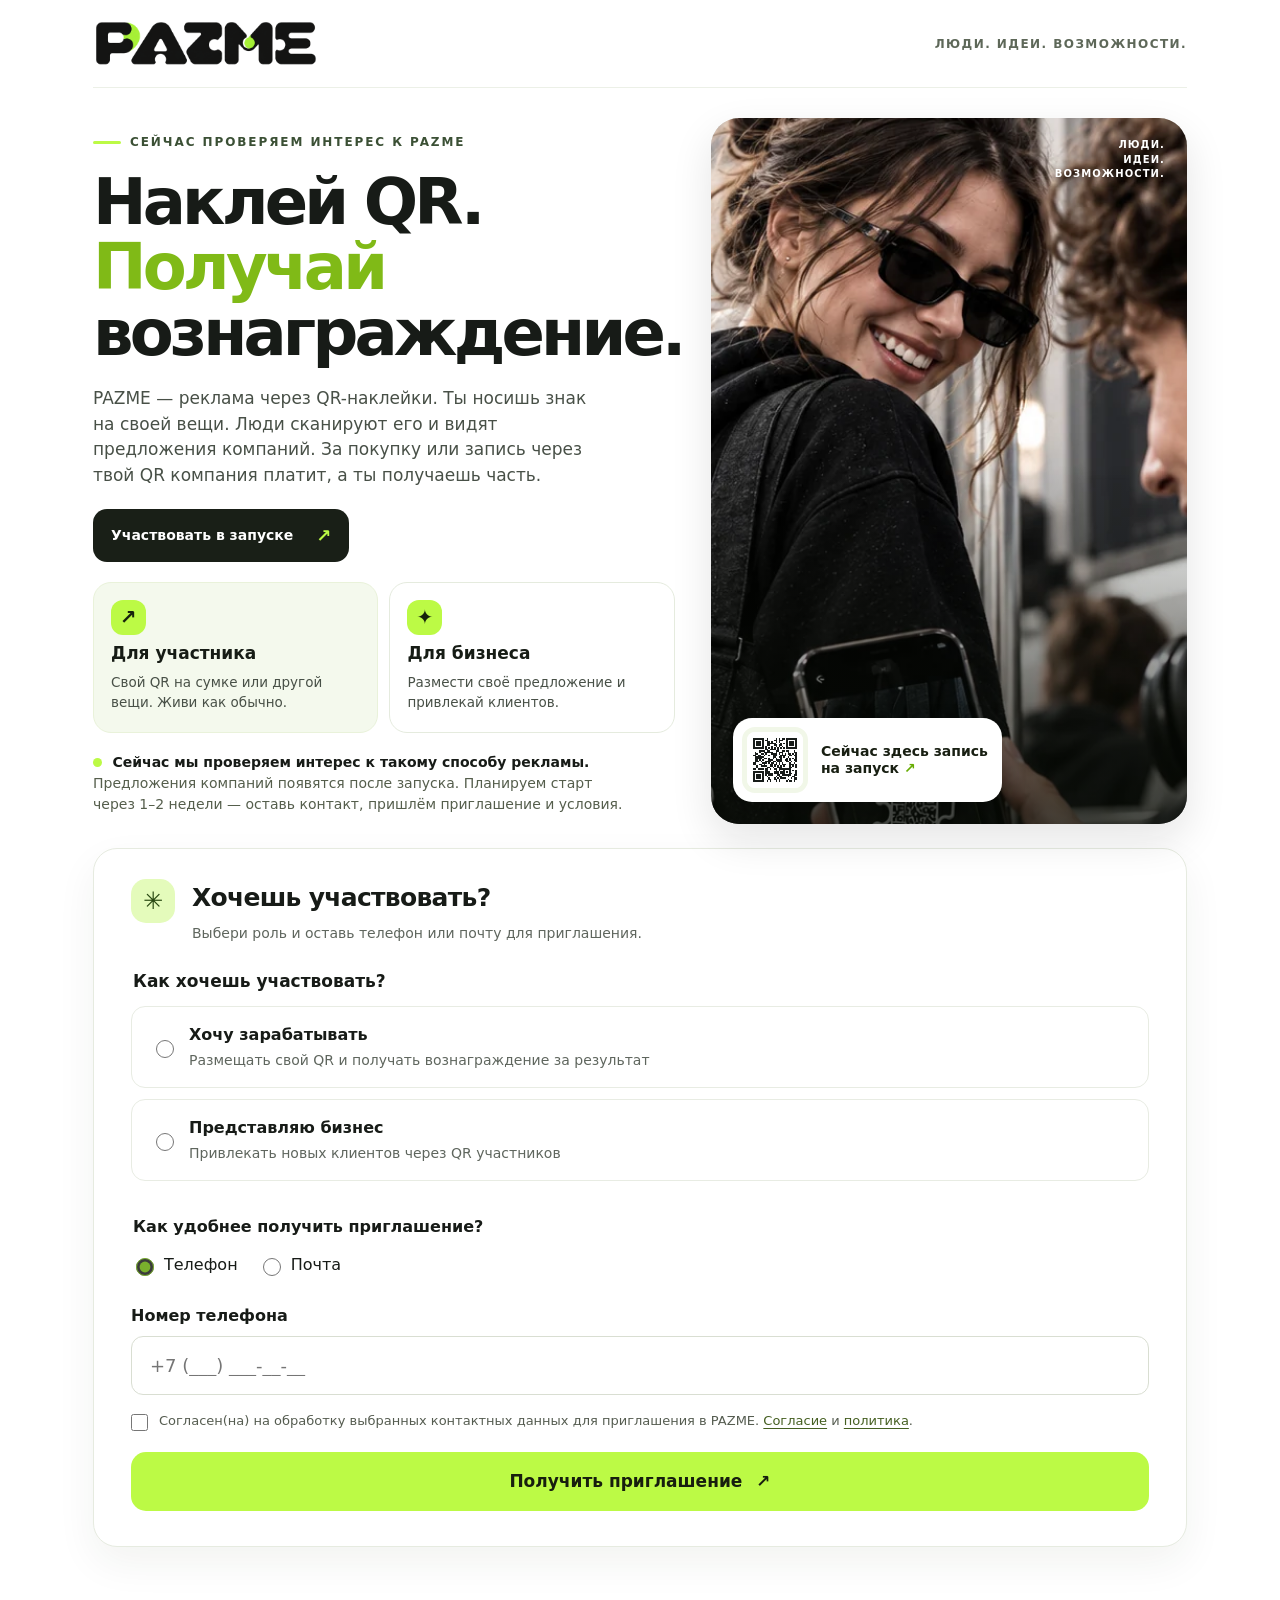
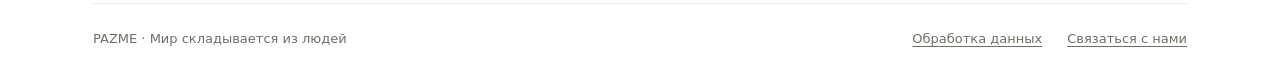
==== commit 3a811bb5: "Add files via upload" ====
--- a/index.html
+++ b/index.html
@@ -4,11 +4,11 @@
   <meta charset="utf-8">
   <meta name="viewport" content="width=device-width,initial-scale=1">
   <meta name="theme-color" content="#ffffff">
-  <meta name="description" content="PAZME: QR-наклейка на ваших вещах, возможность получать вознаграждение за результат и новый способ привлечения клиентов для бизнеса.">
-  <title>PAZME · Мир складывается из людей</title>
+  <meta name="description" content="PAZME: реклама через QR-наклейки на вещах. Сейчас проверяем интерес и собираем заявки на запуск.">
+  <title>PAZME · Реклама через QR-наклейки</title>
   <link rel="icon" href="/favicon.svg" type="image/svg+xml">
   <link rel="stylesheet" href="/assets/style.css?v=5">
-  <script src="/assets/app.js?v=5" defer></script>
+  <script src="/assets/app.js?v=6" defer></script>
 </head>
 <body>
   <div class="page">
@@ -19,15 +19,15 @@
     <main class="main">
       <section class="intro" aria-labelledby="heading">
         <div class="intro-copy">
-          <p class="eyebrow"><span class="eyebrow-line"></span> Вы нашли PAZME</p>
+          <p class="eyebrow"><span class="eyebrow-line"></span> Сейчас проверяем интерес к PAZME</p>
           <h1 id="heading">Наклей QR.<br><span class="hero-green">Получай</span><br>вознаграждение.</h1>
-          <p class="intro-lead">Мы создали PAZME: заметный QR-знак на привычных вещах. Люди сканируют его и знакомятся с предложениями брендов.</p>
-          <a class="hero-cta" href="#form-title">Присоединиться <span aria-hidden="true">↗</span></a>
+          <p class="intro-lead">PAZME — реклама через QR-наклейки. Ты носишь знак на своей вещи. Люди сканируют его и видят предложения компаний. За покупку или запись через твой QR компания платит, а ты получаешь часть.</p>
+          <a class="hero-cta" href="#form-title">Участвовать в запуске <span aria-hidden="true">↗</span></a>
           <div class="intro-benefits">
-            <p><span class="benefit-icon" aria-hidden="true">↗</span><strong>Для участника</strong><span>Носи знак, живи как обычно и получай вознаграждение за подтверждённые результаты.</span></p>
-            <p><span class="benefit-icon" aria-hidden="true">✦</span><strong>Для бизнеса</strong><span>Знакомь со своим предложением новых людей и находи клиентов.</span></p>
+            <p><span class="benefit-icon" aria-hidden="true">↗</span><strong>Для участника</strong><span>Свой QR на сумке или другой вещи. Живи как обычно.</span></p>
+            <p><span class="benefit-icon" aria-hidden="true">✦</span><strong>Для бизнеса</strong><span>Размести своё предложение и привлекай клиентов.</span></p>
           </div>
-          <p class="launch"><span class="launch-dot" aria-hidden="true"></span> <strong>Скоро стартуем!</strong> Первые приглашения через 1–2 недели. Оставь телефон или почту — пришлём подробности.</p>
+          <p class="launch"><span class="launch-dot" aria-hidden="true"></span> <strong>Сейчас мы проверяем интерес к такому способу рекламы.</strong> Предложения компаний появятся после запуска. Планируем старт через 1–2 недели — оставь контакт, пришлём приглашение и условия.</p>
         </div>
         <div class="hero-visual">
           <img class="hero-city-photo" src="/assets/hero-city.webp" alt="Улыбающаяся девушка со знаком PAZME на сумке" width="455" height="915" fetchpriority="high">
@@ -35,23 +35,17 @@
           <span class="hero-photo-caption">ЛЮДИ.<br>ИДЕИ.<br>ВОЗМОЖНОСТИ.</span>
           <a class="hero-scan" href="/qr/" aria-label="Открыть PAZME по QR-знаку">
             <img src="/assets/qr-site.png" alt="Рабочий QR-код PAZME" width="88" height="88">
-            <span>Знак, который<br>замечают <b>↗</b></span>
+            <span>Сейчас здесь запись<br>на запуск <b>↗</b></span>
           </a>
         </div>
       </section>
       <section class="form-card" aria-labelledby="form-title">
-        <div class="form-head"><div class="section-symbol" aria-hidden="true">✳</div><div><h2 id="form-title">Хочешь присоединиться?</h2><p>Выбери свою роль и удобный способ связи.</p></div></div>
-        <fieldset class="choice-fieldset" id="interest" aria-label="Интерес к участию">
-          <legend class="visually-hidden">Ваш ответ</legend>
-          <label class="choice" for="interest-yes"><input id="interest-yes" type="radio" name="interest" value="yes"><span>Да, хочу узнать о запуске</span></label>
-          <label class="choice" for="interest-no"><input id="interest-no" type="radio" name="interest" value="no"><span>Пока нет</span></label>
-        </fieldset>
-        <div class="conditional" id="declined" hidden role="status">Спасибо, что заглянули 💚 Будем рады новой встрече здесь, на PAZME.</div>
-        <form class="conditional" id="signup" hidden novalidate>
+        <div class="form-head"><div class="section-symbol" aria-hidden="true">✳</div><div><h2 id="form-title">Хочешь участвовать?</h2><p>Выбери роль и оставь телефон или почту для приглашения.</p></div></div>
+        <form class="conditional" id="signup" novalidate>
           <fieldset class="roles">
-            <legend>Как вы хотите участвовать?</legend>
-            <label class="role" for="role-participant"><input type="radio" name="role" id="role-participant" value="participant"><span><strong>Хочу зарабатывать</strong><small>Размещать знак и получать вознаграждение за результат</small></span></label>
-            <label class="role" for="role-business"><input type="radio" name="role" id="role-business" value="business"><span><strong>Представляю бизнес</strong><small>Знакомить новых людей со своим предложением</small></span></label>
+            <legend>Как хочешь участвовать?</legend>
+            <label class="role" for="role-participant"><input type="radio" name="role" id="role-participant" value="participant"><span><strong>Хочу зарабатывать</strong><small>Размещать свой QR и получать вознаграждение за результат</small></span></label>
+            <label class="role" for="role-business"><input type="radio" name="role" id="role-business" value="business"><span><strong>Представляю бизнес</strong><small>Привлекать новых клиентов через QR участников</small></span></label>
           </fieldset>
           <fieldset class="contact-methods">
             <legend>Как удобнее получить приглашение?</legend>
